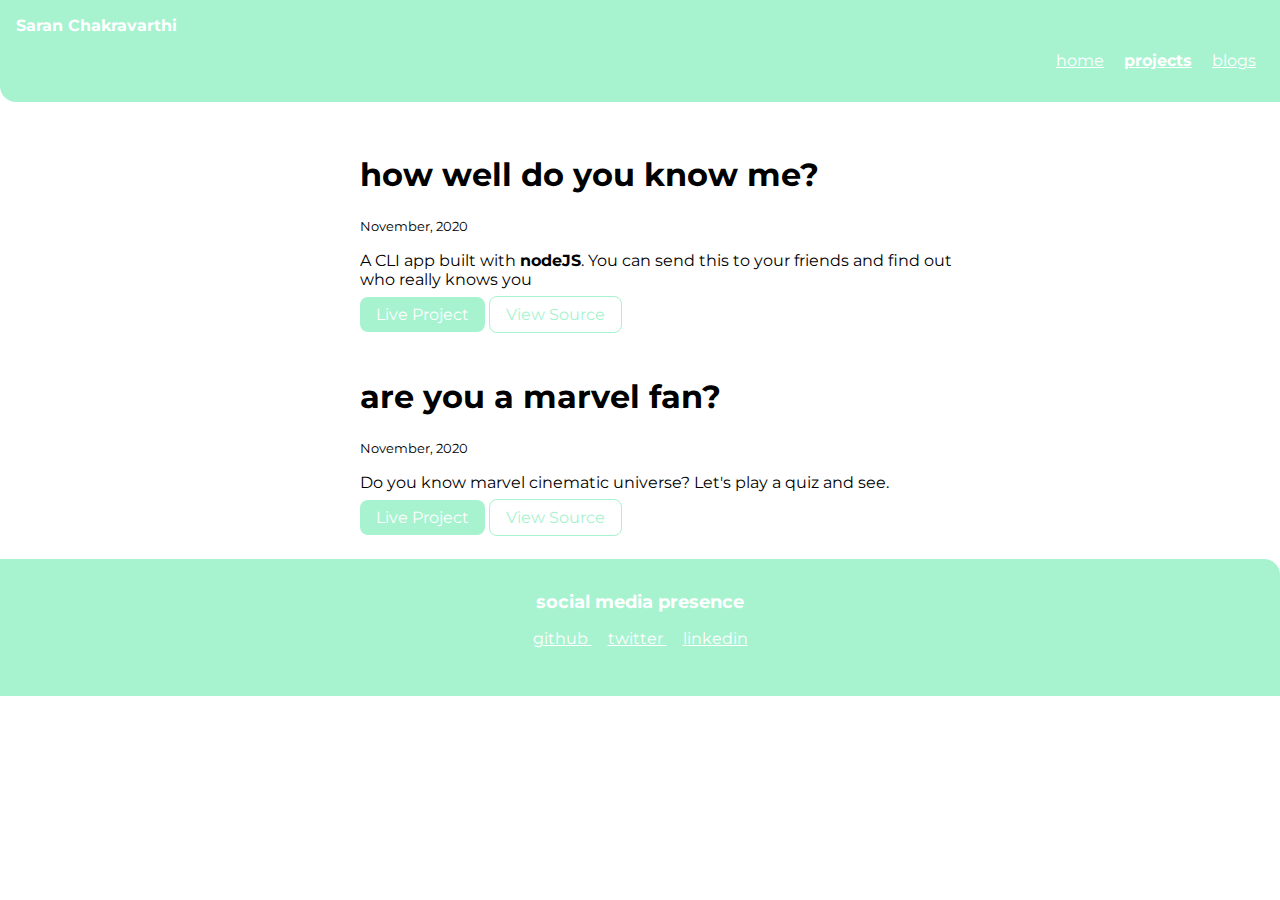
==== projects.html @ 9b677834 "added multiple files, portfolio v1" ====
<!DOCTYPE html>
<html lang="en">

<head>
    <meta charset="UTF-8">
    <meta http-equiv="X-UA-Compatible" content="IE=edge">
    <meta name="viewport" content="width=device-width, initial-scale=1.0">
    <title>Projects | saran</title>
    <link rel="stylesheet" href="styles.css"/>
</head>

<body>

    <nav class="navigation container">
        <div class="nav-brand">Saran Chakravarthi</div>
        <ul class="list-non-bullet nav-pills">
            <li class="list-item-inline">
                <a class="link" href="/">home</a>
            </li>
            <li class="list-item-inline">
                <a class="link link-active" href="/projects.html">projects</a>
            </li>
            <li class="list-item-inline">
                <a class="link" href="/blogs.html">blogs</a>
            </li>
        </ul>
    </nav>


    <ul class="list-non-bullet">
<!-- 
        <li>
            <article class="showcase-list container container-center ">
                <h1>goodbooks</h1>
            <small>December, 2020</small>
            <p>Do you read books? You would find some good recommendations for all the genre. Made using ReactJS with love</p>

            <a class="link link-primary" href="https://hiq3h.csb.app/">Live Project</a>
            <a class="link link-secondary" href="https://github.com/tanaypratap/neogcamp-lesson-five-assignments">View Source</a>

            </article>
            
        </li>

        <li>
            <article class="showcase-list container container-center ">
                <h1>emoji interpreter</h1>
            <small>December, 2020</small>
            <p>I struggle with understanding the emojis. Do you too? If yes, then see this library of emojis with meaning</p>

            <a class="link link-primary" href="https://l4w0y.csb.app/">Live Project</a>
            <a class="link link-secondary" href="https://github.com/tanaypratap/neogcamp-practice-emoji-app">View Source</a>

            </article>
            
        </li>

        <li>
            <article class="showcase-list container container-center ">
                <h1>yoda speak</h1>
            <small>November, 2020</small>
            <p>Convert from English to Yoda speak. Yoda often orders sentences as Object-Subject-Verb, split verbs, switches entire phrases and sometimes uses sentences that are different from his normal syntax!</p>

            <a class="link link-primary" href="assignments.html">Live Project</a>
            <a class="link link-secondary" href="assignments.html">View Source</a>

            </article>
            
        </li>

        <li>
            <article class="showcase-list container container-center ">
                <h1>minionese</h1>
            <small>November, 2020</small>
            <p>Are you a fan of minions? Did you know that the gibberish they say is an actual language. Use the translator to convert your text from English to Minion speak or Banana language.</p>

            <a class="link link-primary" href="https://github.com/tanaypratap/neogcamp-banana-speak">Live Project</a>
            <a class="link link-secondary" href="https://bananaspeakpractice.netlify.app/">View Source</a>

            </article>
            
        </li> -->

        <li>
            <article class="showcase-list container container-center ">
                <h1>how well do you know me?</h1>
                <small>November, 2020</small>
                <p>A CLI app built with <strong>nodeJS</strong>. You can send this to your friends and find out who really knows you</p>
    
                <a class="link link-primary" href="https://replit.com/@SaranChakravart/markOne?embed=true#index.js">Live Project</a>
                <a class="link link-secondary" href="https://github.com/Chakravarthi0/markOne">View Source</a>
            </article>
            
        </li>

        <li>
            <article class="showcase-list container container-center ">
                <h1>are you a marvel fan?</h1>
            <small>November, 2020</small>
            <p>Do you know marvel cinematic universe? Let's play a quiz and see.</p>

            <a class="link link-primary" href="https://replit.com/@SaranChakravart/markOne?embed=true#index.js">Live Project</a>
            <a class="link link-secondary" href="https://github.com/Chakravarthi0/markTwo">View Source</a>

            </article>
            
        </li>

    </ul>

    <footer class="footer">
        <div class="footer-header">social media presence</div>
        <ul class="social-links list-non-bullet">
            <li class="list-item-inline">
                <a class="link" href="https://github.com/chakravarthi0">
                    github
                </a>
            </li>

            <li class="list-item-inline">
                <a class="link" href="https://twitter.com/saranchakravar3">
                    twitter
                </a>
            </li>

            <li class="list-item-inline">
                <a class="link" href="https://www.linkedin.com/in/saran-chakravarthi-b44438175/">
                    linkedin
                </a>
            </li>
        </ul>
    </footer>

</body>

</html>
---- styles.css ----
@import url("https://fonts.googleapis.com/css2?family=Montserrat:wght@400;700&display=swap");

:root {
  --primary-color: #a7f3d0;
  --dark-gray: #6b7280;
  --off-white: #f3f4f6;
}

body {
  font-family: "Montserrat", sans-serif;
  margin: 0px;
}

hr {
  margin: 2rem 0rem;
}


/* .container-fluid {
  padding: 0rem 1rem;
}

.container {
  margin: auto;
  padding: 0rem 1rem;
  max-width: 600px;
} */
.container{
    padding: 0rem 1rem;
}

.container-center{
    max-width: 600px;
    margin: auto;
    padding: 1rem 1rem;
}

/* Links */

.link-primary {
  text-decoration: none;
  color: white;
  background-color: var(--primary-color);
  width: max-content;
  min-width: 140px;
  border-radius: 0.5rem;
  padding: 0.5rem 1rem 0.5rem 1rem;
}

.link-secondary {
  text-decoration: none;
  color: var(--primary-color);
  border: 1px solid var(--primary);
  width: max-content;
  min-width: 140px;
  border-radius: 0.5rem;
  padding: 0.5rem 1rem 0.5rem 1rem;
  border: 1px solid var(--primary-color);
}

/* List */

.list-non-bullet {
  list-style: none;
}

.list-item-inline {
  display: inline;
  padding: 0rem 0.5rem;
}

/* Navigation */

.navigation{
    background-color: var(--primary-color);
    color: white;
    padding: 1rem;
    border-bottom-left-radius: 1rem;
}
.navigation .nav-brand{
    font-weight: bold;
}
.navigation .nav-pills{
    text-align: right;
}

.navigation .link{
    color: white;
}

.navigation .link-active{
    font-weight: bold;
}


/* Header */

.hero{
    padding: 2rem;
}

.hero .hero-img{
    max-width: 350px;
    display: block;
    margin: auto;
}

.hero .hero-heading{
    text-align: center;
    padding-top: 1rem;
    color: var(--dark-gray);
}

.hero .hero-heading .heading-inverted{
    color: var(--primary-color);
}


/* Section */

.section h1{
    text-align: center;
    padding: 2rem;
}

.ow{
    background-color: var(--off-white);
}

/* Footer */

.footer{
    background-color: var(--primary-color);
    padding: 2rem 1rem;
    text-align: center;
    color: white;
    border-top-right-radius: 1rem;
}

.footer .link{
    color: white;
}

.footer .footer-header{
    font-weight: bold;
    font-size: large;
}
.footer ul{
    padding-inline-start: 0px;
}
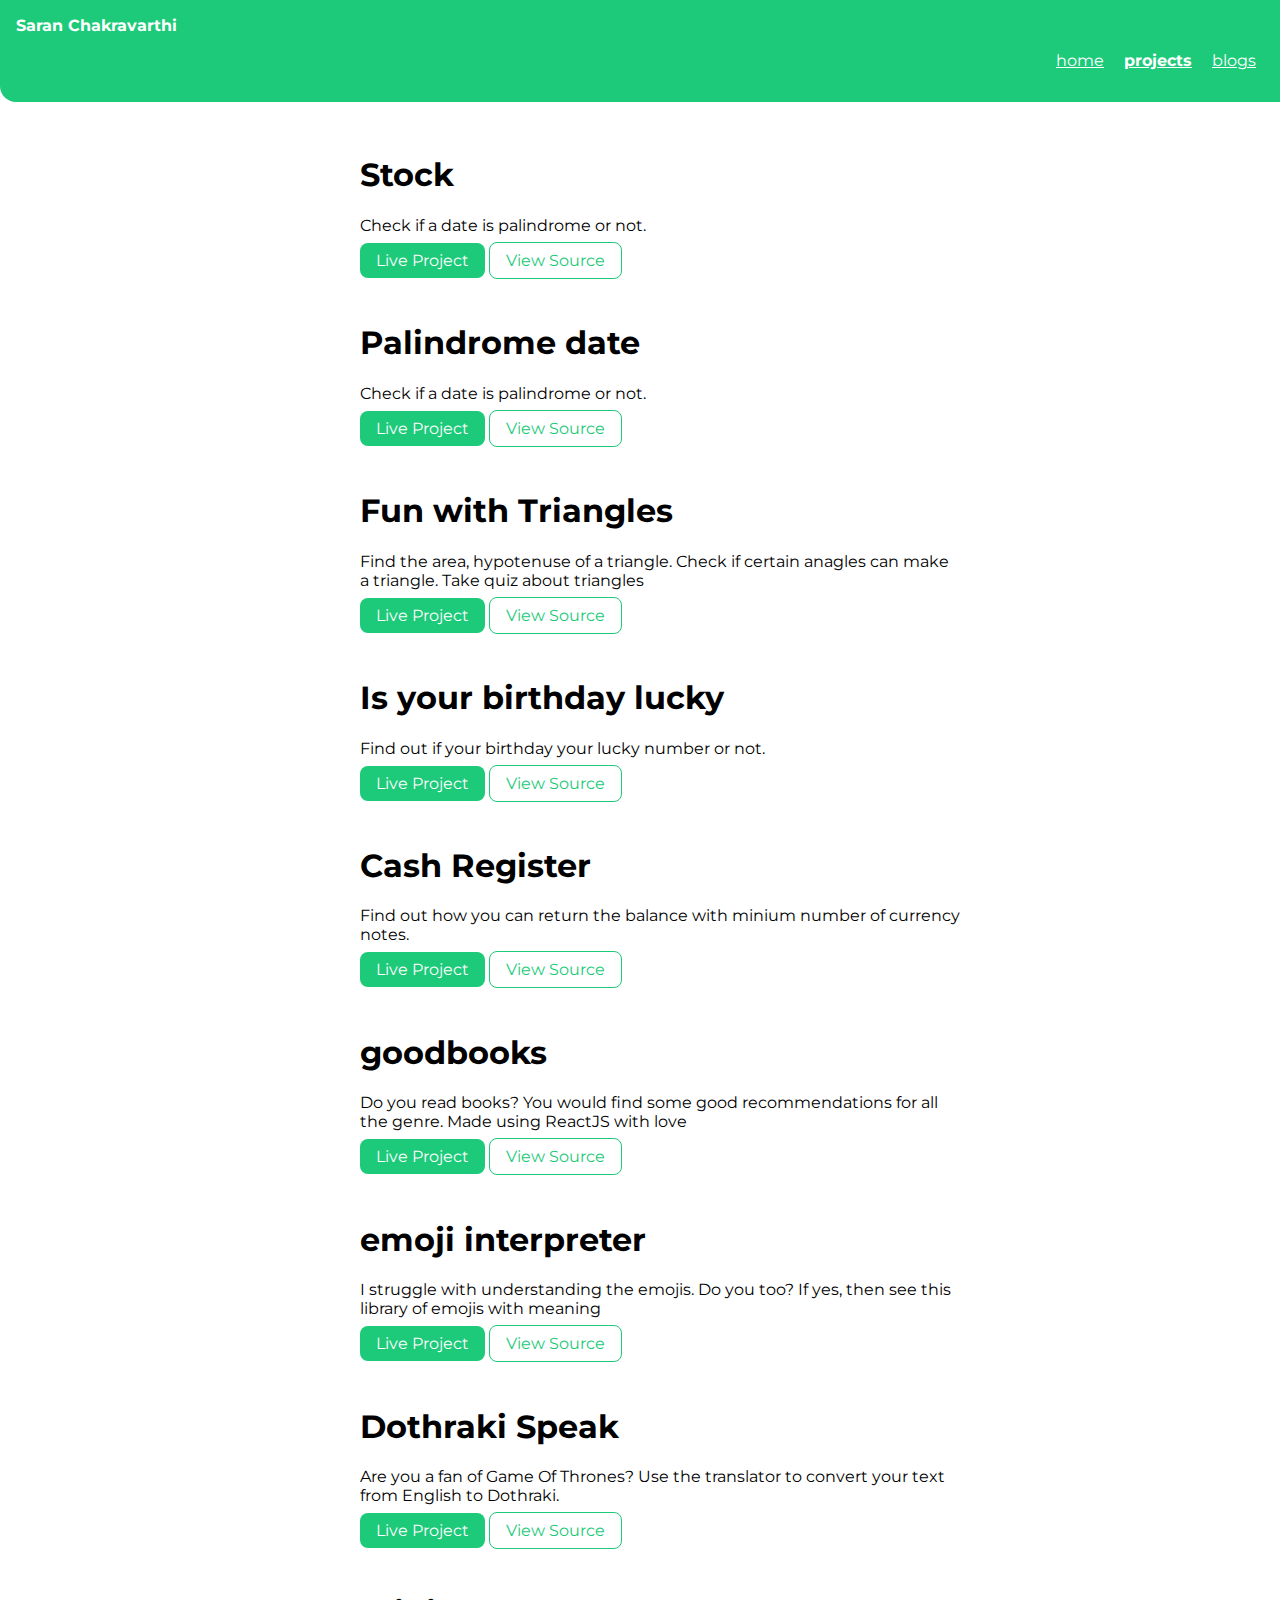
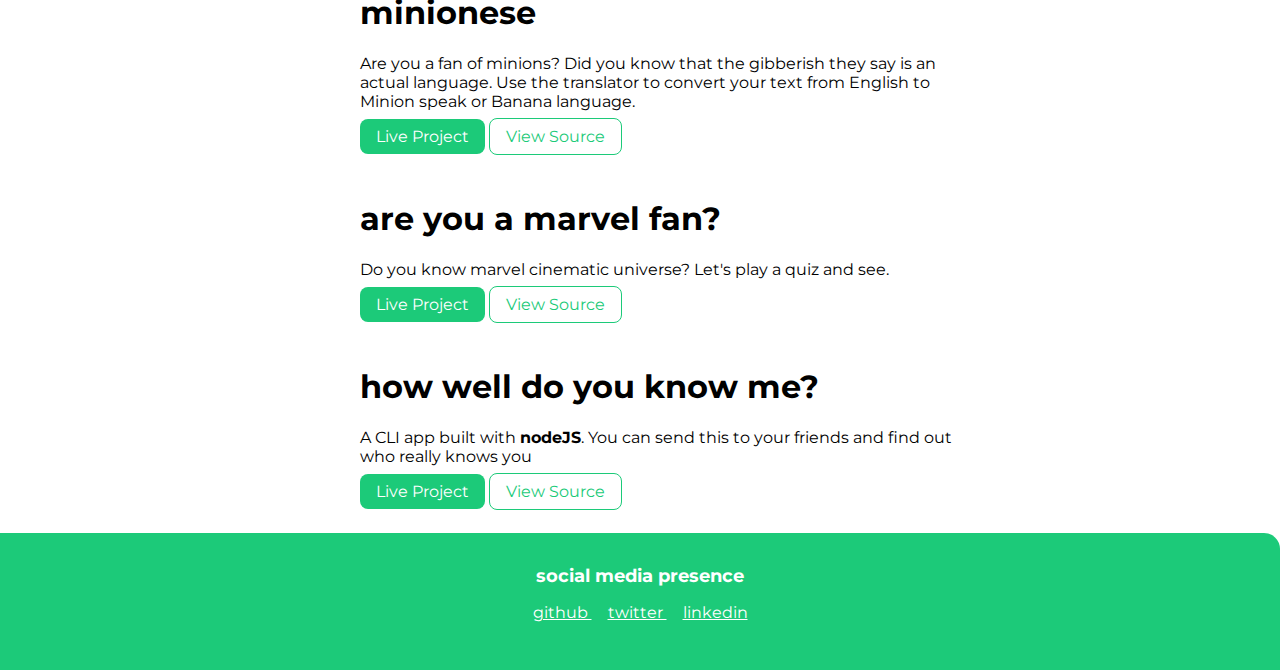
==== commit 471a90d0: "added more projects and edited blogs page" ====
--- a/projects.html
+++ b/projects.html
@@ -6,7 +6,7 @@
     <meta http-equiv="X-UA-Compatible" content="IE=edge">
     <meta name="viewport" content="width=device-width, initial-scale=1.0">
     <title>Projects | saran</title>
-    <link rel="stylesheet" href="styles.css"/>
+    <link rel="stylesheet" href="styles.css" />
 </head>
 
 <body>
@@ -28,82 +28,147 @@
 
 
     <ul class="list-non-bullet">
-<!-- 
+
+        <li>
+            <article class="showcase-list container container-center ">
+                <h1>Stock</h1>
+                <p>Check if a date is palindrome or not.</p>
+
+                <a class="link link-primary" href="https://profit-or-loss-14.netlify.app/">Live Project</a>
+                <a class="link link-secondary" href="https://github.com/Chakravarthi0/mark-fourteen">View Source</a>
+
+            </article>
+
+        </li>
+
+        <li>
+            <article class="showcase-list container container-center ">
+                <h1>Palindrome date</h1>
+                <p>Check if a date is palindrome or not.</p>
+
+                <a class="link link-primary" href="https://palindrome-date-13.netlify.app/">Live Project</a>
+                <a class="link link-secondary" href="https://github.com/Chakravarthi0/mark-thirteen">View Source</a>
+
+            </article>
+
+        </li>
+
+        <li>
+            <article class="showcase-list container container-center ">
+                <h1>Fun with Triangles</h1>
+                <p>Find the area, hypotenuse of a triangle. Check if certain anagles can make a triangle. Take quiz
+                    about triangles</p>
+
+                <a class="link link-primary" href="https://triangles12.netlify.app/">Live Project</a>
+                <a class="link link-secondary" href="https://github.com/Chakravarthi0/mark-twelve">View Source</a>
+
+            </article>
+
+        </li>
+
+
+        <li>
+            <article class="showcase-list container container-center ">
+                <h1>Is your birthday lucky</h1>
+                <p>Find out if your birthday your lucky number or not.</p>
+
+                <a class="link link-primary" href="https://lucky-birthday-11.netlify.app/">Live Project</a>
+                <a class="link link-secondary" href="https://github.com/Chakravarthi0/mark-eleven">View Source</a>
+
+            </article>
+
+        </li>
+
+        <li>
+            <article class="showcase-list container container-center ">
+                <h1>Cash Register</h1>
+                <p>Find out how you can return the balance with minium number of currency notes.</p>
+
+                <a class="link link-primary" href="https://cash-register-10.netlify.app/">Live Project</a>
+                <a class="link link-secondary" href="https://github.com/Chakravarthi0/mark-ten">View Source</a>
+
+            </article>
+
+        </li>
+
         <li>
             <article class="showcase-list container container-center ">
                 <h1>goodbooks</h1>
-            <small>December, 2020</small>
-            <p>Do you read books? You would find some good recommendations for all the genre. Made using ReactJS with love</p>
-
-            <a class="link link-primary" href="https://hiq3h.csb.app/">Live Project</a>
-            <a class="link link-secondary" href="https://github.com/tanaypratap/neogcamp-lesson-five-assignments">View Source</a>
-
-            </article>
-            
+                <p>Do you read books? You would find some good recommendations for all the genre. Made using ReactJS
+                    with love</p>
+
+                <a class="link link-primary" href="https://good-books-saran.netlify.app/">Live Project</a>
+                <a class="link link-secondary" href="https://github.com/Chakravarthi0/mark-nine">View Source</a>
+
+            </article>
+
         </li>
 
         <li>
             <article class="showcase-list container container-center ">
                 <h1>emoji interpreter</h1>
-            <small>December, 2020</small>
-            <p>I struggle with understanding the emojis. Do you too? If yes, then see this library of emojis with meaning</p>
-
-            <a class="link link-primary" href="https://l4w0y.csb.app/">Live Project</a>
-            <a class="link link-secondary" href="https://github.com/tanaypratap/neogcamp-practice-emoji-app">View Source</a>
-
-            </article>
-            
-        </li>
-
-        <li>
-            <article class="showcase-list container container-center ">
-                <h1>yoda speak</h1>
-            <small>November, 2020</small>
-            <p>Convert from English to Yoda speak. Yoda often orders sentences as Object-Subject-Verb, split verbs, switches entire phrases and sometimes uses sentences that are different from his normal syntax!</p>
-
-            <a class="link link-primary" href="assignments.html">Live Project</a>
-            <a class="link link-secondary" href="assignments.html">View Source</a>
-
-            </article>
-            
+                <p>I struggle with understanding the emojis. Do you too? If yes, then see this library of emojis with
+                    meaning</p>
+
+                <a class="link link-primary" href="https://emoji-interpreter-saran.netlify.app/">Live Project</a>
+                <a class="link link-secondary" href="https://github.com/Chakravarthi0/mark-eight">View Source</a>
+
+            </article>
+
+        </li>
+
+        <li>
+            <article class="showcase-list container container-center ">
+                <h1>Dothraki Speak</h1>
+                <p>Are you a fan of Game Of Thrones? Use the translator to convert your text from English to Dothraki.
+                </p>
+
+                <a class="link link-primary" href="https://talk-dothraki-01.netlify.app/">Live Project</a>
+                <a class="link link-secondary" href="https://github.com/Chakravarthi0/markSeven">View Source</a>
+
+            </article>
+
         </li>
 
         <li>
             <article class="showcase-list container container-center ">
                 <h1>minionese</h1>
-            <small>November, 2020</small>
-            <p>Are you a fan of minions? Did you know that the gibberish they say is an actual language. Use the translator to convert your text from English to Minion speak or Banana language.</p>
-
-            <a class="link link-primary" href="https://github.com/tanaypratap/neogcamp-banana-speak">Live Project</a>
-            <a class="link link-secondary" href="https://bananaspeakpractice.netlify.app/">View Source</a>
-
-            </article>
-            
-        </li> -->
+                <p>Are you a fan of minions? Did you know that the gibberish they say is an actual language. Use the
+                    translator to convert your text from English to Minion speak or Banana language.</p>
+
+                <a class="link link-primary" href="https://talk-bananaaaaa.netlify.app/">Live Project</a>
+                <a class="link link-secondary" href="https://github.com/Chakravarthi0/markSix">View Source</a>
+
+            </article>
+
+        </li>
+
+
+        <li>
+            <article class="showcase-list container container-center ">
+                <h1>are you a marvel fan?</h1>
+                <p>Do you know marvel cinematic universe? Let's play a quiz and see.</p>
+
+                <a class="link link-primary" href="https://replit.com/@SaranChakravart/markTwo?embed=true#index.js">Live
+                    Project</a>
+                <a class="link link-secondary" href="https://github.com/Chakravarthi0/markTwo">View Source</a>
+
+            </article>
+
+        </li>
 
         <li>
             <article class="showcase-list container container-center ">
                 <h1>how well do you know me?</h1>
-                <small>November, 2020</small>
-                <p>A CLI app built with <strong>nodeJS</strong>. You can send this to your friends and find out who really knows you</p>
-    
-                <a class="link link-primary" href="https://replit.com/@SaranChakravart/markOne?embed=true#index.js">Live Project</a>
+
+                <p>A CLI app built with <strong>nodeJS</strong>. You can send this to your friends and find out who
+                    really knows you</p>
+
+                <a class="link link-primary" href="https://replit.com/@SaranChakravart/markOne?embed=true#index.js">Live
+                    Project</a>
                 <a class="link link-secondary" href="https://github.com/Chakravarthi0/markOne">View Source</a>
             </article>
-            
-        </li>
-
-        <li>
-            <article class="showcase-list container container-center ">
-                <h1>are you a marvel fan?</h1>
-            <small>November, 2020</small>
-            <p>Do you know marvel cinematic universe? Let's play a quiz and see.</p>
-
-            <a class="link link-primary" href="https://replit.com/@SaranChakravart/markOne?embed=true#index.js">Live Project</a>
-            <a class="link link-secondary" href="https://github.com/Chakravarthi0/markTwo">View Source</a>
-
-            </article>
-            
+
         </li>
 
     </ul>
--- a/styles.css
+++ b/styles.css
@@ -1,7 +1,7 @@
 @import url("https://fonts.googleapis.com/css2?family=Montserrat:wght@400;700&display=swap");
 
 :root {
-  --primary-color: #a7f3d0;
+  --primary-color: #1cca79;
   --dark-gray: #6b7280;
   --off-white: #f3f4f6;
 }
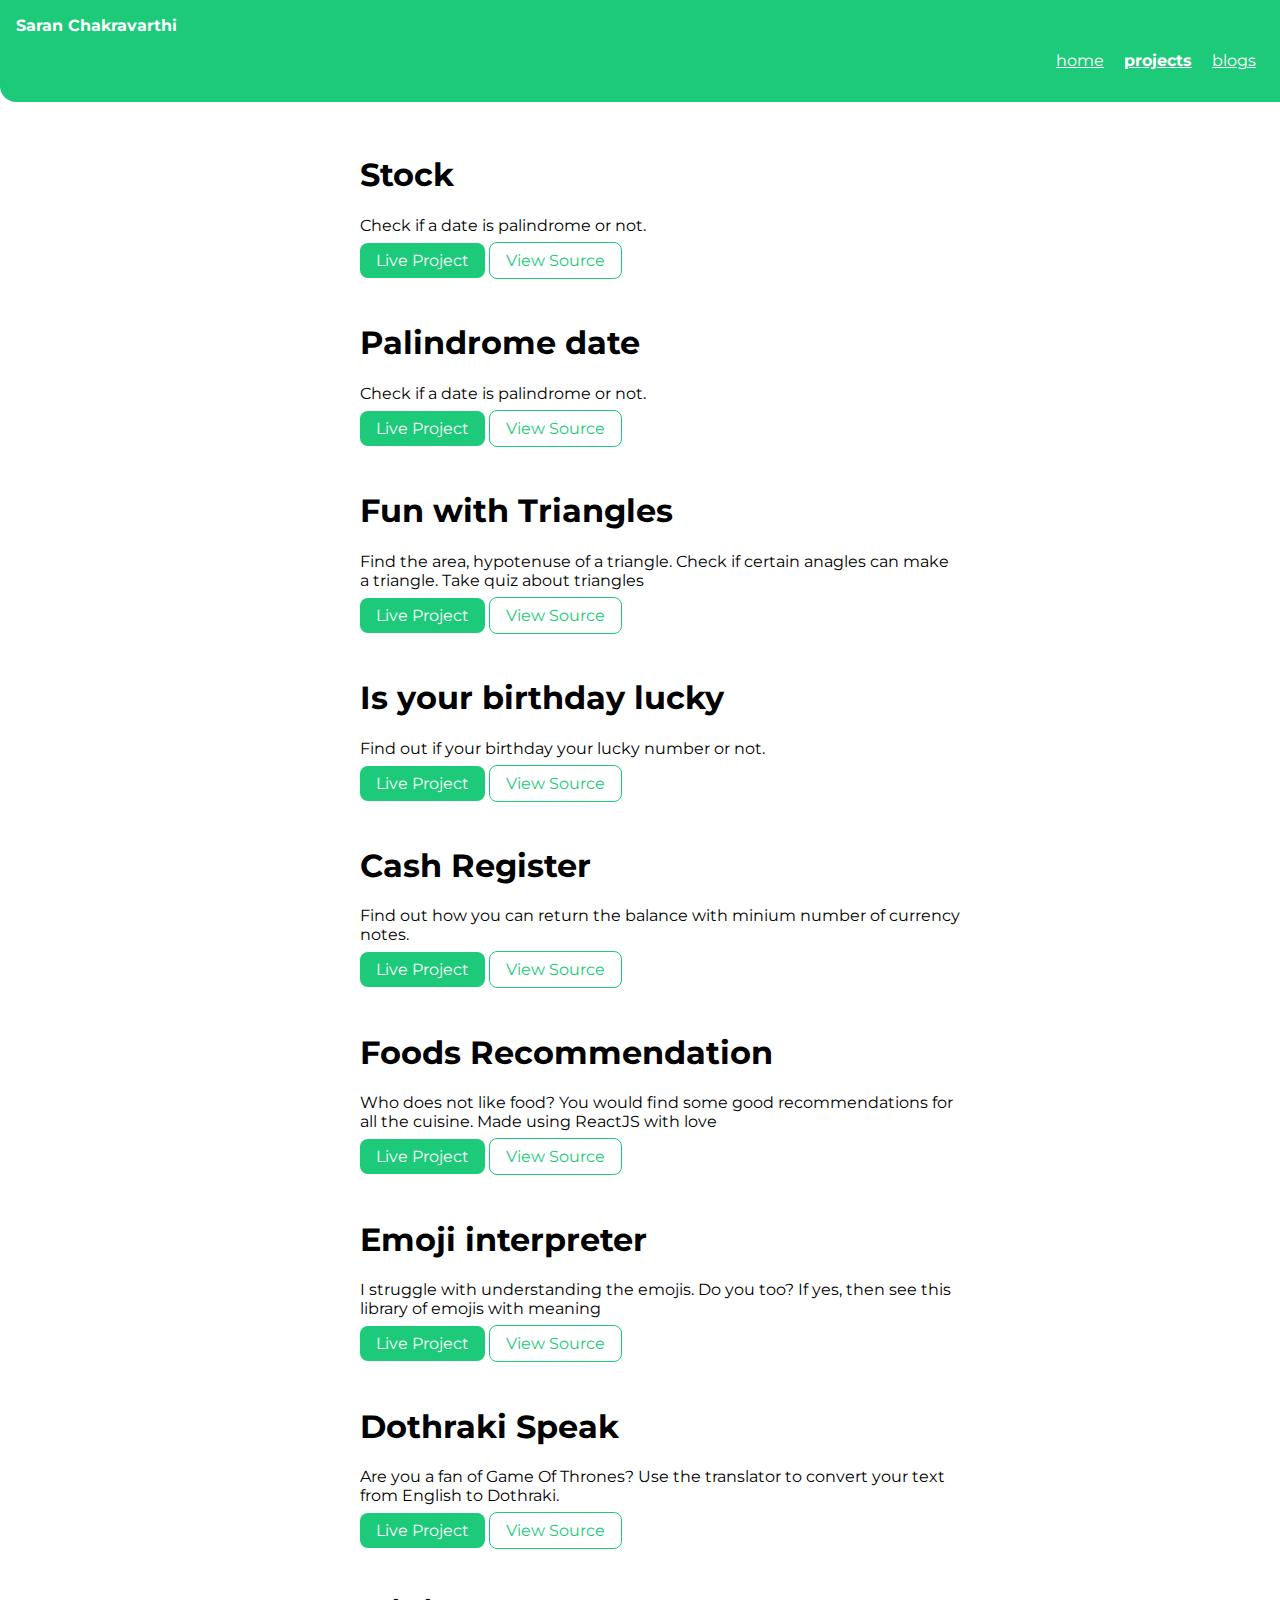
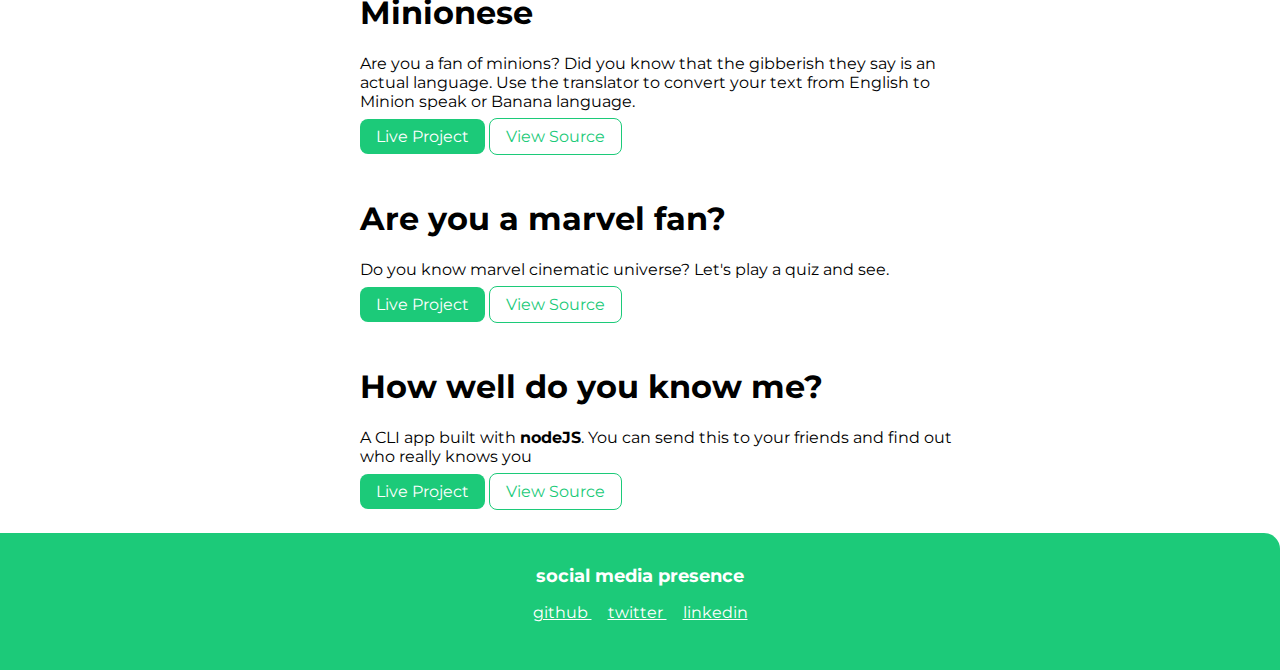
==== commit c5da771c: "added new projects" ====
--- a/projects.html
+++ b/projects.html
@@ -93,11 +93,11 @@
 
         <li>
             <article class="showcase-list container container-center ">
-                <h1>goodbooks</h1>
-                <p>Do you read books? You would find some good recommendations for all the genre. Made using ReactJS
+                <h1>Foods Recommendation</h1>
+                <p>Who does not like food? You would find some good recommendations for all the cuisine. Made using ReactJS
                     with love</p>
 
-                <a class="link link-primary" href="https://good-books-saran.netlify.app/">Live Project</a>
+                <a class="link link-primary" href="https://food-recommendation-09.netlify.app/">Live Project</a>
                 <a class="link link-secondary" href="https://github.com/Chakravarthi0/mark-nine">View Source</a>
 
             </article>
@@ -106,7 +106,7 @@
 
         <li>
             <article class="showcase-list container container-center ">
-                <h1>emoji interpreter</h1>
+                <h1>Emoji interpreter</h1>
                 <p>I struggle with understanding the emojis. Do you too? If yes, then see this library of emojis with
                     meaning</p>
 
@@ -132,7 +132,7 @@
 
         <li>
             <article class="showcase-list container container-center ">
-                <h1>minionese</h1>
+                <h1>Minionese</h1>
                 <p>Are you a fan of minions? Did you know that the gibberish they say is an actual language. Use the
                     translator to convert your text from English to Minion speak or Banana language.</p>
 
@@ -146,7 +146,7 @@
 
         <li>
             <article class="showcase-list container container-center ">
-                <h1>are you a marvel fan?</h1>
+                <h1>Are you a marvel fan?</h1>
                 <p>Do you know marvel cinematic universe? Let's play a quiz and see.</p>
 
                 <a class="link link-primary" href="https://replit.com/@SaranChakravart/markTwo?embed=true#index.js">Live
@@ -159,8 +159,8 @@
 
         <li>
             <article class="showcase-list container container-center ">
-                <h1>how well do you know me?</h1>
-
+                <h1>How well do you know me?</h1>
+                
                 <p>A CLI app built with <strong>nodeJS</strong>. You can send this to your friends and find out who
                     really knows you</p>
 
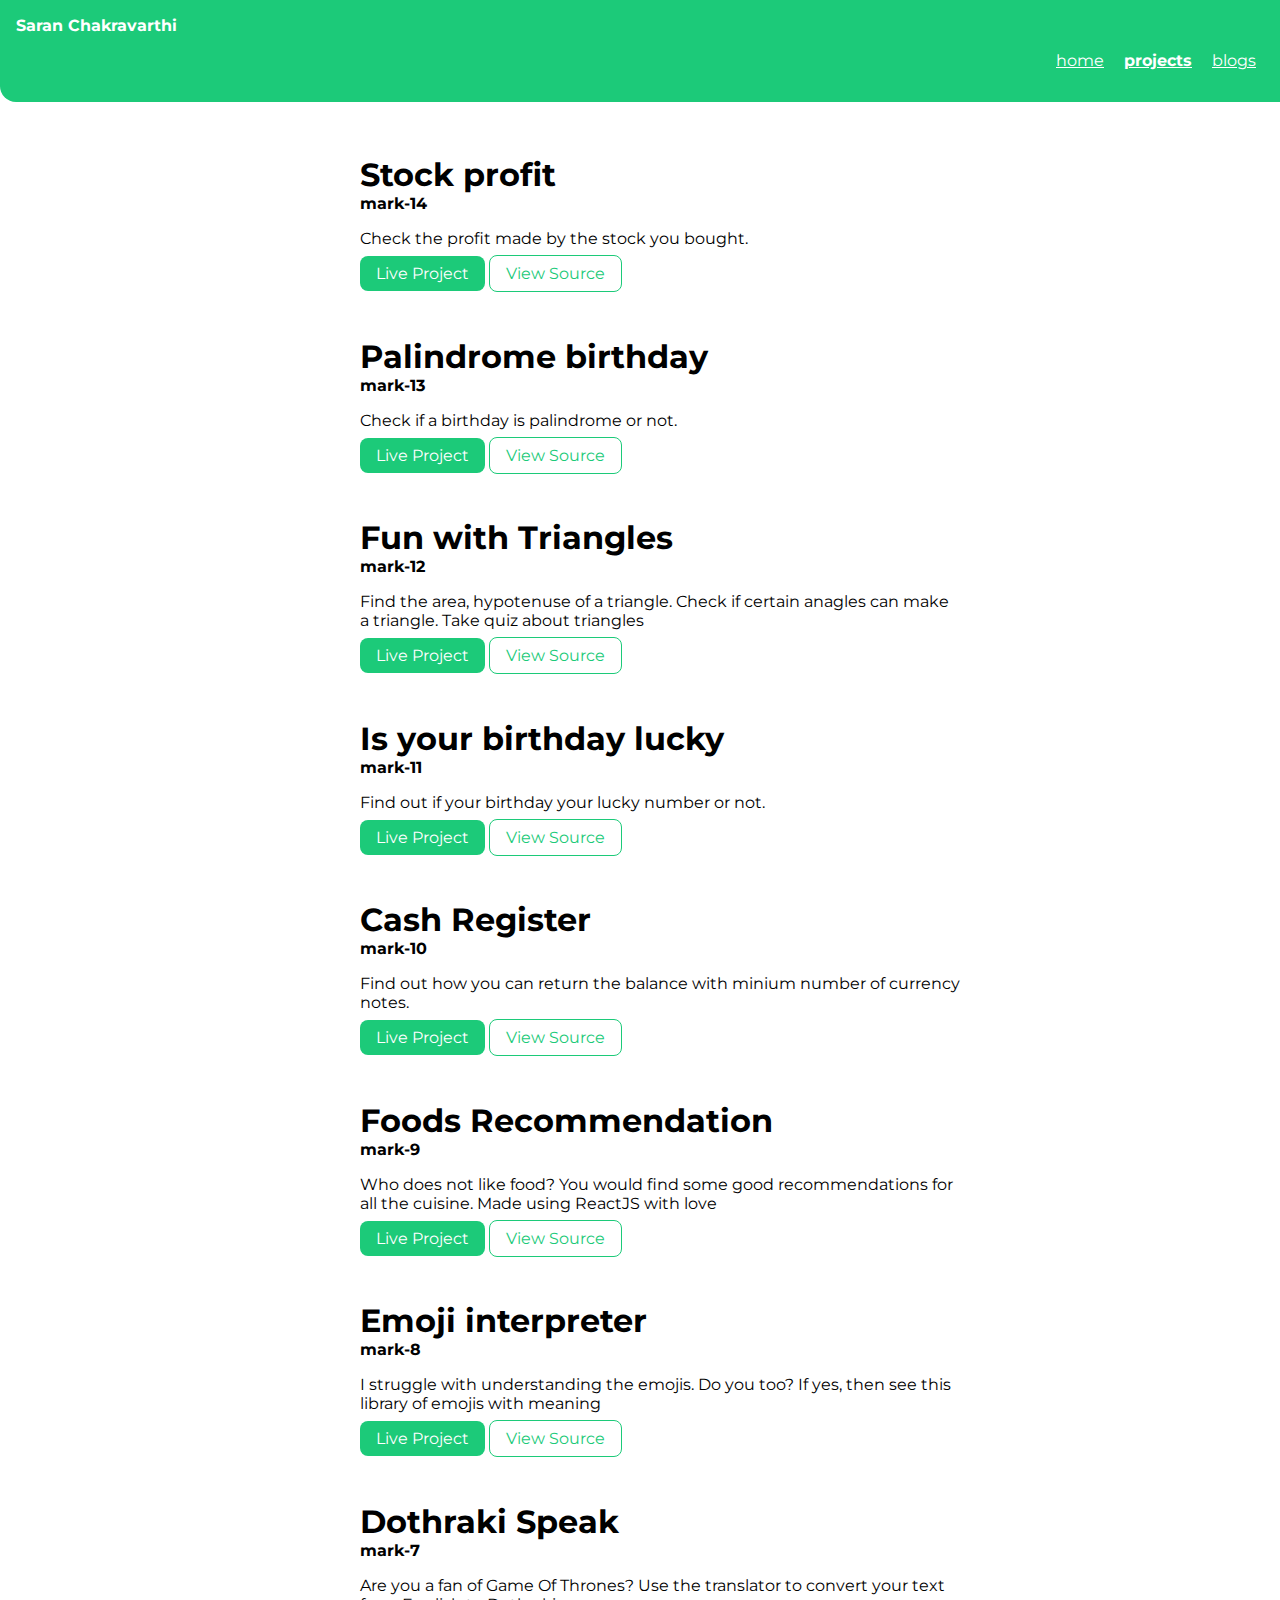
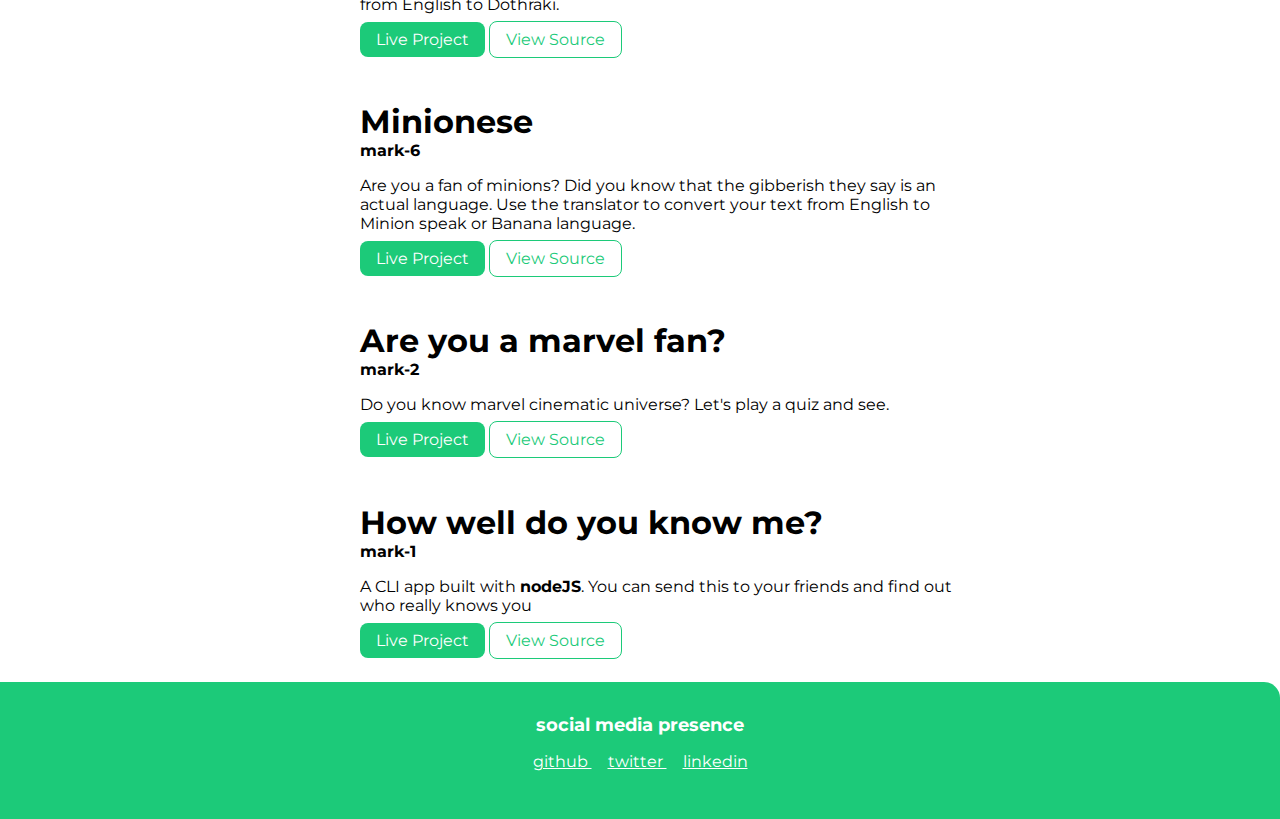
==== commit 9d85888b: "added mark-number to projects" ====
--- a/projects.html
+++ b/projects.html
@@ -31,8 +31,9 @@
 
         <li>
             <article class="showcase-list container container-center ">
-                <h1>Stock</h1>
-                <p>Check if a date is palindrome or not.</p>
+                <h1 class="no-margin-bottom">Stock profit</h1>
+                <p class="no-margin"><strong>mark-14</strong></p>
+                <p>Check the profit made by the stock you bought. </p>
 
                 <a class="link link-primary" href="https://profit-or-loss-14.netlify.app/">Live Project</a>
                 <a class="link link-secondary" href="https://github.com/Chakravarthi0/mark-fourteen">View Source</a>
@@ -43,8 +44,9 @@
 
         <li>
             <article class="showcase-list container container-center ">
-                <h1>Palindrome date</h1>
-                <p>Check if a date is palindrome or not.</p>
+                <h1 class="no-margin-bottom">Palindrome birthday</h1>
+                <p class="no-margin"><strong>mark-13</strong></p>
+                <p>Check if a birthday is palindrome or not.</p>
 
                 <a class="link link-primary" href="https://palindrome-date-13.netlify.app/">Live Project</a>
                 <a class="link link-secondary" href="https://github.com/Chakravarthi0/mark-thirteen">View Source</a>
@@ -55,7 +57,8 @@
 
         <li>
             <article class="showcase-list container container-center ">
-                <h1>Fun with Triangles</h1>
+                <h1 class="no-margin-bottom">Fun with Triangles</h1>
+                <p class="no-margin"><strong>mark-12</strong></p>
                 <p>Find the area, hypotenuse of a triangle. Check if certain anagles can make a triangle. Take quiz
                     about triangles</p>
 
@@ -69,7 +72,8 @@
 
         <li>
             <article class="showcase-list container container-center ">
-                <h1>Is your birthday lucky</h1>
+                <h1 class="no-margin-bottom">Is your birthday lucky</h1>
+                <p class="no-margin"><strong>mark-11</strong></p>
                 <p>Find out if your birthday your lucky number or not.</p>
 
                 <a class="link link-primary" href="https://lucky-birthday-11.netlify.app/">Live Project</a>
@@ -81,7 +85,8 @@
 
         <li>
             <article class="showcase-list container container-center ">
-                <h1>Cash Register</h1>
+                <h1 class="no-margin-bottom">Cash Register</h1>
+                <p class="no-margin"><strong>mark-10</strong></p>
                 <p>Find out how you can return the balance with minium number of currency notes.</p>
 
                 <a class="link link-primary" href="https://cash-register-10.netlify.app/">Live Project</a>
@@ -93,7 +98,8 @@
 
         <li>
             <article class="showcase-list container container-center ">
-                <h1>Foods Recommendation</h1>
+                <h1 class="no-margin-bottom">Foods Recommendation</h1>
+                <p class="no-margin"><strong>mark-9</strong></p>
                 <p>Who does not like food? You would find some good recommendations for all the cuisine. Made using ReactJS
                     with love</p>
 
@@ -106,7 +112,8 @@
 
         <li>
             <article class="showcase-list container container-center ">
-                <h1>Emoji interpreter</h1>
+                <h1 class="no-margin-bottom">Emoji interpreter</h1>
+                <p class="no-margin"><strong>mark-8</strong></p>
                 <p>I struggle with understanding the emojis. Do you too? If yes, then see this library of emojis with
                     meaning</p>
 
@@ -119,7 +126,8 @@
 
         <li>
             <article class="showcase-list container container-center ">
-                <h1>Dothraki Speak</h1>
+                <h1 class="no-margin-bottom">Dothraki Speak</h1>
+                <p class="no-margin"><strong>mark-7</strong></p>
                 <p>Are you a fan of Game Of Thrones? Use the translator to convert your text from English to Dothraki.
                 </p>
 
@@ -132,7 +140,8 @@
 
         <li>
             <article class="showcase-list container container-center ">
-                <h1>Minionese</h1>
+                <h1 class="no-margin-bottom">Minionese</h1>
+                <p class="no-margin"><strong>mark-6</strong></p>
                 <p>Are you a fan of minions? Did you know that the gibberish they say is an actual language. Use the
                     translator to convert your text from English to Minion speak or Banana language.</p>
 
@@ -146,7 +155,8 @@
 
         <li>
             <article class="showcase-list container container-center ">
-                <h1>Are you a marvel fan?</h1>
+                <h1 class="no-margin-bottom">Are you a marvel fan?</h1>
+                <p class="no-margin"><strong>mark-2</strong></p>
                 <p>Do you know marvel cinematic universe? Let's play a quiz and see.</p>
 
                 <a class="link link-primary" href="https://replit.com/@SaranChakravart/markTwo?embed=true#index.js">Live
@@ -159,8 +169,8 @@
 
         <li>
             <article class="showcase-list container container-center ">
-                <h1>How well do you know me?</h1>
-                
+                <h1 class="no-margin-bottom">How well do you know me?</h1>
+                <p class="no-margin"><strong>mark-1</strong></p>
                 <p>A CLI app built with <strong>nodeJS</strong>. You can send this to your friends and find out who
                     really knows you</p>
 
--- a/styles.css
+++ b/styles.css
@@ -147,4 +147,12 @@
 }
 .footer ul{
     padding-inline-start: 0px;
+}
+
+.no-margin-bottom{
+  margin-bottom: 0;
+}
+
+.no-margin{
+  margin: 0;
 }